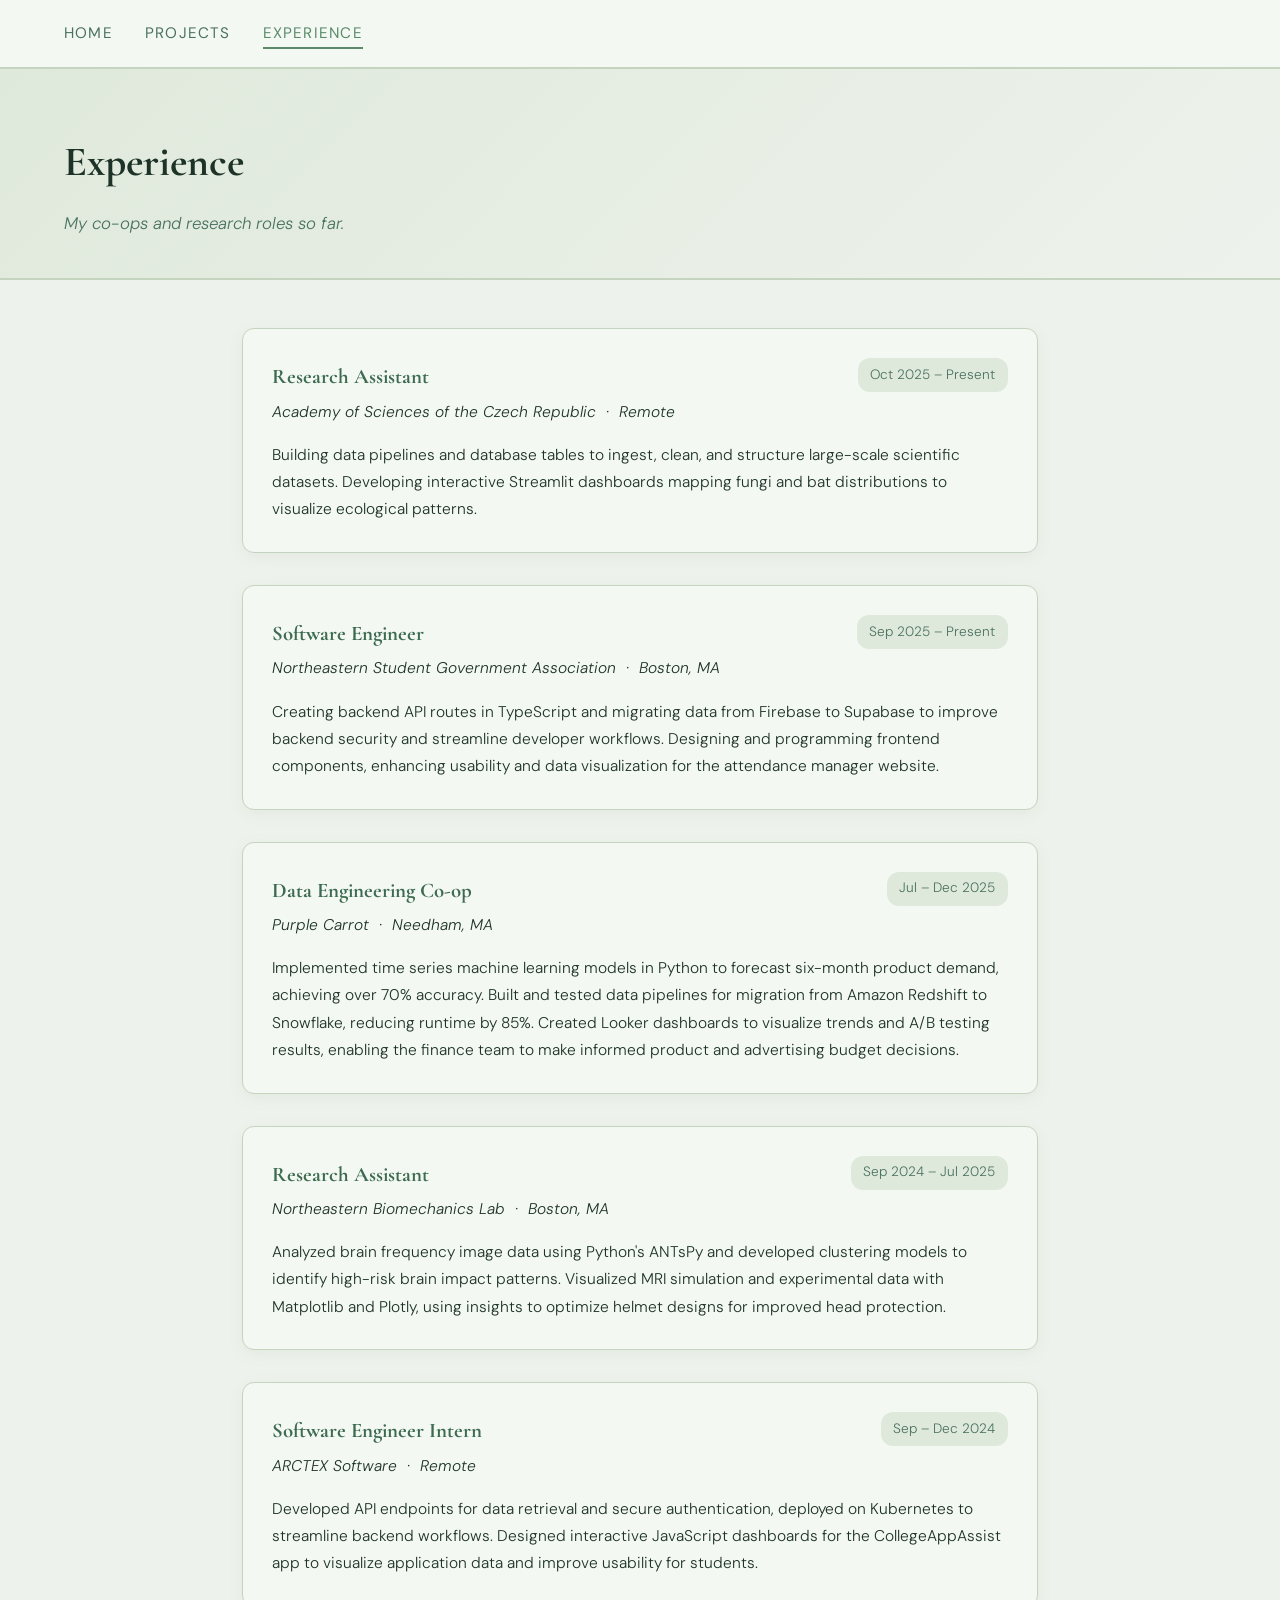
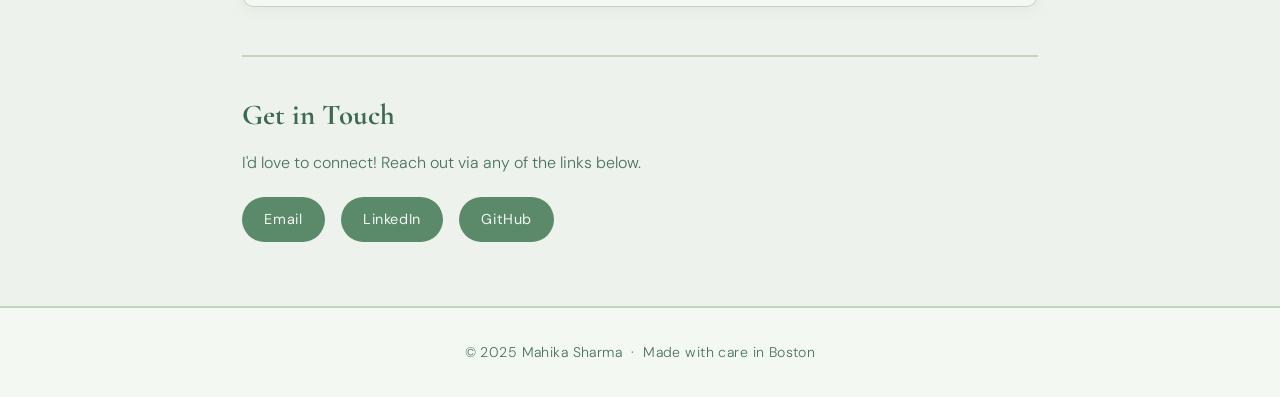
==== experience.html @ c18552ec "Edits to style" ====
<!DOCTYPE html>
<html lang="en">
<head>
  <meta charset="UTF-8" />
  <meta name="viewport" content="width=device-width, initial-scale=1.0"/>
  <title>Experience – Mahika Sharma</title>
  <link rel="preconnect" href="https://fonts.googleapis.com">
  <link href="https://fonts.googleapis.com/css2?family=Cormorant+Garamond:ital,wght@0,400;0,600;1,400&family=DM+Sans:wght@300;400;500&display=swap" rel="stylesheet">
  <link rel="stylesheet" href="styles.css" />
</head>
<body>

  <nav>
    <ul>
      <li><a href="index.html">Home</a></li>
      <li><a href="projects.html">Projects</a></li>
      <li><a href="experience.html" class="active">Experience</a></li>
    </ul>
  </nav>

  <div class="page-header">
    <h2>Experience</h2>
    <p class="page-subtitle">My co-ops and research roles so far.</p>
  </div>

  <main>
    <section class="experience-section">

      <div class="exp-card">
        <div class="exp-header">
          <div>
            <h3>Research Assistant</h3>
            <p class="exp-org">Academy of Sciences of the Czech Republic &nbsp;·&nbsp; Remote</p>
          </div>
          <span class="exp-date">Oct 2025 – Present</span>
        </div>
        <p>
          Building data pipelines and database tables to ingest, clean, and structure large-scale scientific datasets.
          Developing interactive Streamlit dashboards mapping fungi and bat distributions to visualize ecological patterns.
        </p>
      </div>

      <div class="exp-card">
        <div class="exp-header">
          <div>
            <h3>Software Engineer</h3>
            <p class="exp-org">Northeastern Student Government Association &nbsp;·&nbsp; Boston, MA</p>
          </div>
          <span class="exp-date">Sep 2025 – Present</span>
        </div>
        <p>
          Creating backend API routes in TypeScript and migrating data from Firebase to Supabase to improve backend
          security and streamline developer workflows. Designing and programming frontend components, enhancing
          usability and data visualization for the attendance manager website.
        </p>
      </div>

      <div class="exp-card">
        <div class="exp-header">
          <div>
            <h3>Data Engineering Co-op</h3>
            <p class="exp-org">Purple Carrot &nbsp;·&nbsp; Needham, MA</p>
          </div>
          <span class="exp-date">Jul – Dec 2025</span>
        </div>
        <p>
          Implemented time series machine learning models in Python to forecast six-month product demand, achieving
          over 70% accuracy. Built and tested data pipelines for migration from Amazon Redshift to Snowflake,
          reducing runtime by 85%. Created Looker dashboards to visualize trends and A/B testing results, enabling
          the finance team to make informed product and advertising budget decisions.
        </p>
      </div>

      <div class="exp-card">
        <div class="exp-header">
          <div>
            <h3>Research Assistant</h3>
            <p class="exp-org">Northeastern Biomechanics Lab &nbsp;·&nbsp; Boston, MA</p>
          </div>
          <span class="exp-date">Sep 2024 – Jul 2025</span>
        </div>
        <p>
          Analyzed brain frequency image data using Python's ANTsPy and developed clustering models to identify
          high-risk brain impact patterns. Visualized MRI simulation and experimental data with Matplotlib and
          Plotly, using insights to optimize helmet designs for improved head protection.
        </p>
      </div>

      <div class="exp-card">
        <div class="exp-header">
          <div>
            <h3>Software Engineer Intern</h3>
            <p class="exp-org">ARCTEX Software &nbsp;·&nbsp; Remote</p>
          </div>
          <span class="exp-date">Sep – Dec 2024</span>
        </div>
        <p>
          Developed API endpoints for data retrieval and secure authentication, deployed on Kubernetes to streamline
          backend workflows. Designed interactive JavaScript dashboards for the CollegeAppAssist app to visualize
          application data and improve usability for students.
        </p>
      </div>

    </section>

    <section class="contact-section">
      <h2>Get in Touch</h2>
      <p>I'd love to connect! Reach out via any of the links below.</p>
      <div class="contact-links">
        <a href="mailto:sharma.mahik@northeastern.edu">Email</a>
        <a href="https://linkedin.com/in/mahikasharma" target="_blank">LinkedIn</a>
        <a href="https://github.com/mahikasharma" target="_blank">GitHub</a>
      </div>
    </section>
  </main>

  <footer>
    <p>© 2025 Mahika Sharma &nbsp;·&nbsp; Made with care in Boston</p>
  </footer>

</body>
</html>
---- styles.css ----
/* =====================
   CSS Variables
   ===================== */
:root {
  --cream: #eef2ec;
  --warm-tan: #c5d4be;
  --terracotta: #5a8a6a;
  --rust: #3d6b50;
  --dark-brown: #1e3328;
  --soft-brown: #4a7260;
  --light-sand: #dfe9db;
  --white: #f4f8f3;

  --font-display: 'Cormorant Garamond', Georgia, serif;
  --font-body: 'DM Sans', Arial, sans-serif;
}

/* =====================
   Base
   ===================== */
*, *::before, *::after {
  box-sizing: border-box;
  margin: 0;
  padding: 0;
}

body {
  background-color: var(--cream);
  color: var(--dark-brown);
  font-family: var(--font-body);
  font-weight: 300;
  line-height: 1.8;
  font-size: 1rem;
}

/* =====================
   Navigation
   ===================== */
nav {
  display: flex;
  align-items: center;
  justify-content: flex-start;
  padding: 1.2rem 4rem;
  background-color: var(--white);
  border-bottom: 2px solid var(--warm-tan);
  position: sticky;
  top: 0;
  z-index: 100;
}

.hero-text.centered {
  text-align: center;
  width: 100%;
}

nav ul {
  list-style: none;
  display: flex;
  gap: 2rem;
}

nav ul li a {
  text-decoration: none;
  font-family: var(--font-body);
  font-weight: 400;
  font-size: 0.95rem;
  color: var(--soft-brown);
  letter-spacing: 0.08em;
  text-transform: uppercase;
  padding-bottom: 4px;
  border-bottom: 2px solid transparent;
  transition: color 0.2s, border-color 0.2s;
}

nav ul li a:hover,
nav ul li a.active {
  color: var(--terracotta);
  border-bottom-color: var(--terracotta);
}

/* =====================
   Hero Section
   ===================== */
.hero {
  display: flex;
  align-items: center;
  justify-content: space-between;
  padding: 5rem 4rem 4rem;
  background: linear-gradient(135deg, var(--light-sand) 0%, var(--cream) 100%);
  gap: 3rem;
}

.hero-text {
  max-width: 560px;
}

.hero-text .tagline {
  font-family: var(--font-display);
  font-style: italic;
  font-size: 1.2rem;
  color: var(--soft-brown);
  margin-bottom: 0.3rem;
}

.hero-text h1 {
  font-family: var(--font-display);
  font-size: 3.8rem;
  font-weight: 700;
  color: var(--dark-brown);
  line-height: 1.15;
  margin-bottom: 1rem;
}

.hero-text .subtitle {
  font-size: 1rem;
  color: var(--soft-brown);
  letter-spacing: 0.03em;
}

.hero-img-wrap {
  flex-shrink: 0;
}

.hero-img {
  width: 260px;
  height: 260px;
  object-fit: cover;
  border-radius: 50%;
  border: 5px solid var(--warm-tan);
  box-shadow: 0 8px 32px rgba(160, 82, 45, 0.15);
}

/* =====================
   Main Content
   ===================== */
main {
  max-width: 860px;
  margin: 0 auto;
  padding: 3rem 2rem 4rem;
}

/* =====================
   About Section
   ===================== */
.about-section h2,
.contact-section h2,
.projects-section h2,
.skills-section h3 {
  font-family: var(--font-display);
  color: var(--rust);
  margin-bottom: 1.2rem;
}

.about-section h2 {
  font-size: 2rem;
  border-bottom: 2px solid var(--warm-tan);
  padding-bottom: 0.4rem;
  margin-bottom: 1.5rem;
}

.about-section p {
  margin-bottom: 1.2rem;
  color: var(--dark-brown);
  font-size: 1rem;
}

/* =====================
   Page Header (projects page)
   ===================== */
.page-header {
  background: linear-gradient(135deg, var(--light-sand) 0%, var(--cream) 100%);
  padding: 3.5rem 4rem 2.5rem;
  border-bottom: 2px solid var(--warm-tan);
}

.page-header h2 {
  font-family: var(--font-display);
  font-size: 2.6rem;
  color: var(--dark-brown);
  margin-bottom: 0.5rem;
}

.page-header .page-subtitle {
  color: var(--soft-brown);
  font-style: italic;
  font-size: 1.05rem;
}

/* =====================
   Project Cards
   ===================== */
.projects-section {
  display: flex;
  flex-direction: column;
  gap: 2.5rem;
  margin-bottom: 3rem;
}

.project-card {
  background: var(--white);
  border-radius: 12px;
  padding: 1.8rem;
  border: 1px solid var(--warm-tan);
  box-shadow: 0 4px 16px rgba(90, 138, 106, 0.07);
  transition: box-shadow 0.2s;
}

.project-card:hover {
  box-shadow: 0 8px 28px rgba(90, 138, 106, 0.14);
}

.project-info h3 {
  font-family: var(--font-display);
  font-size: 1.3rem;
  color: var(--rust);
  margin-bottom: 0.2rem;
}

.project-date {
  font-size: 0.85rem;
  color: var(--soft-brown);
  font-style: italic;
  margin-bottom: 0.7rem;
}

.project-info p {
  font-size: 0.97rem;
  color: var(--dark-brown);
  line-height: 1.75;
}

/* =====================
   Skills List
   ===================== */
.skills-section {
  margin-bottom: 3rem;
}

.skills-section h3 {
  font-size: 1.6rem;
  margin-bottom: 0.5rem;
}

.skills-section p {
  margin-bottom: 1rem;
  color: var(--soft-brown);
}

.skills-list {
  list-style: none;
  display: flex;
  flex-direction: column;
  gap: 0.5rem;
  padding-left: 0;
}

.skills-list li {
  padding: 0.6rem 1rem;
  background: var(--white);
  border-left: 4px solid var(--terracotta);
  border-radius: 0 6px 6px 0;
  font-size: 0.95rem;
  color: var(--dark-brown);
}

/* =====================
   Contact Section
   ===================== */
.contact-section {
  margin-top: 3rem;
  padding-top: 2rem;
  border-top: 2px solid var(--warm-tan);
}

.contact-section h2 {
  font-size: 1.8rem;
  margin-bottom: 0.5rem;
}

.contact-section p {
  margin-bottom: 1.2rem;
  color: var(--soft-brown);
}

.contact-links {
  display: flex;
  gap: 1rem;
  flex-wrap: wrap;
}

.contact-links a {
  text-decoration: none;
  padding: 0.6rem 1.4rem;
  background: var(--terracotta);
  color: var(--white);
  border-radius: 24px;
  font-size: 0.9rem;
  font-weight: 400;
  letter-spacing: 0.04em;
  transition: background 0.2s, transform 0.1s;
}

.contact-links a:hover {
  background: var(--rust);
  transform: translateY(-2px);
}

/* =====================
   Experience Cards
   ===================== */
.experience-section {
  display: flex;
  flex-direction: column;
  gap: 2rem;
  margin-bottom: 3rem;
}

.exp-card {
  background: var(--white);
  border-radius: 12px;
  padding: 1.8rem;
  border: 1px solid var(--warm-tan);
  box-shadow: 0 4px 16px rgba(90, 138, 106, 0.07);
  transition: box-shadow 0.2s;
}

.exp-card:hover {
  box-shadow: 0 8px 28px rgba(90, 138, 106, 0.14);
}

.exp-header {
  display: flex;
  justify-content: space-between;
  align-items: flex-start;
  margin-bottom: 1rem;
}

.exp-header h3 {
  font-family: var(--font-display);
  font-size: 1.3rem;
  color: var(--rust);
  margin-bottom: 0.2rem;
}

.exp-org {
  font-size: 0.9rem;
  color: var(--soft-brown);
  font-style: italic;
}

.exp-date {
  font-size: 0.85rem;
  color: var(--soft-brown);
  white-space: nowrap;
  padding: 0.3rem 0.8rem;
  background: var(--light-sand);
  border-radius: 12px;
}

.exp-card p {
  font-size: 0.97rem;
  color: var(--dark-brown);
  line-height: 1.75;
}

/* =====================
   Footer
   ===================== */
footer {
  text-align: center;
  padding: 2rem;
  background: var(--white);
  border-top: 2px solid var(--warm-tan);
  color: var(--soft-brown);
  font-size: 0.88rem;
  letter-spacing: 0.03em;
}

/* =====================
   Responsive
   ===================== */
@media (max-width: 700px) {
  nav { padding: 1rem 1.5rem; }
  .hero { flex-direction: column; padding: 3rem 1.5rem; text-align: center; }
  .hero-text h1 { font-size: 2.6rem; }
  .hero-img { width: 180px; height: 180px; }
  main { padding: 2rem 1.2rem; }
  .page-header { padding: 2rem 1.5rem; }
  .project-card { flex-direction: column; }
  .project-img { width: 100%; height: 180px; }
}
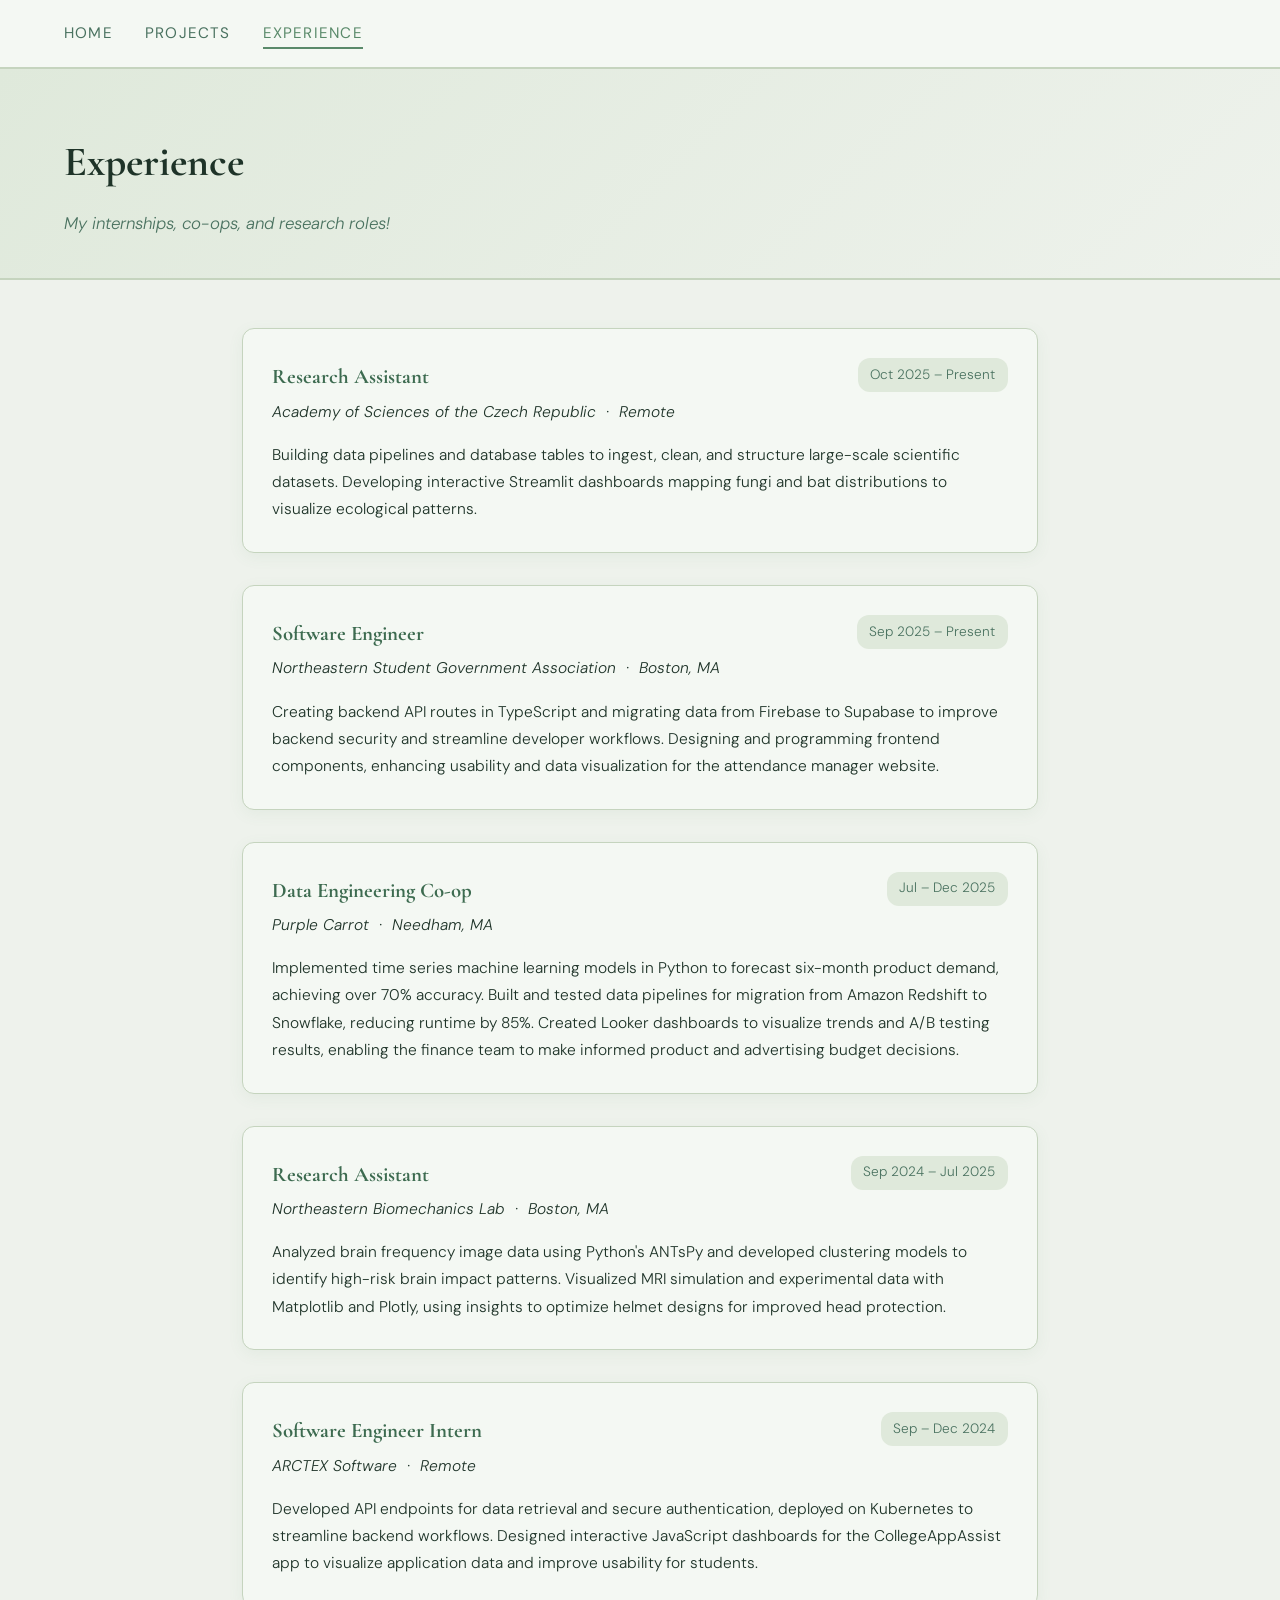
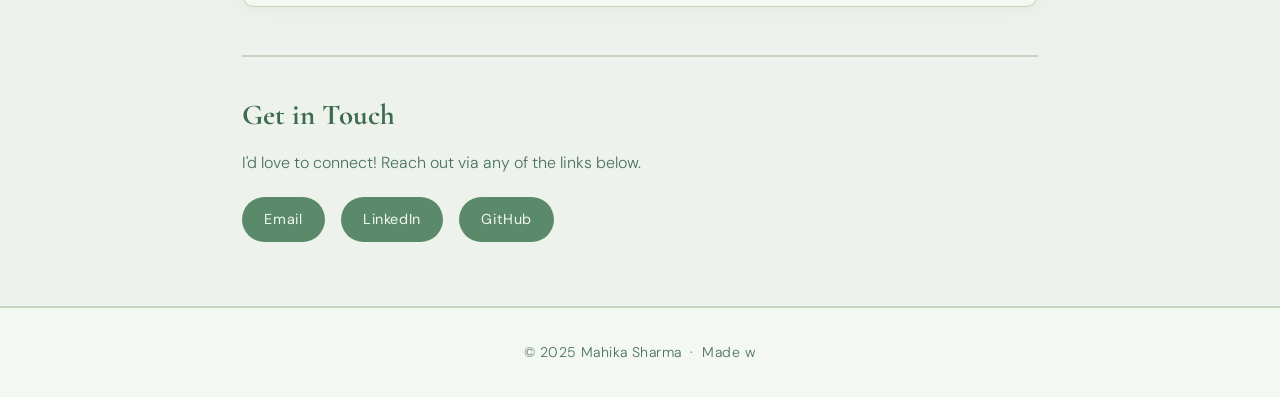
==== commit 1452d6ff: "changes to descriptions" ====
--- a/experience.html
+++ b/experience.html
@@ -20,7 +20,7 @@
 
   <div class="page-header">
     <h2>Experience</h2>
-    <p class="page-subtitle">My co-ops and research roles so far.</p>
+    <p class="page-subtitle">My internships, co-ops, and research roles!</p>
   </div>
 
   <main>
@@ -107,16 +107,12 @@
       <h2>Get in Touch</h2>
       <p>I'd love to connect! Reach out via any of the links below.</p>
       <div class="contact-links">
-        <a href="mailto:sharma.mahik@northeastern.edu">Email</a>
-        <a href="https://linkedin.com/in/mahikasharma" target="_blank">LinkedIn</a>
+        <a href="/cdn-cgi/l/email-protection#33405b52415e521d5e525b5a58735d5c41475b5652404756415d1d565746">Email</a>
+        <a href="https://www.linkedin.com/in/mahika-s/" target="_blank">LinkedIn</a>
         <a href="https://github.com/mahikasharma" target="_blank">GitHub</a>
       </div>
     </section>
   </main>
 
   <footer>
-    <p>© 2025 Mahika Sharma &nbsp;·&nbsp; Made with care in Boston</p>
-  </footer>
-
-</body>
-</html>
+    <p>© 2025 Mahika Sharma &nbsp;·&nbsp; Made w
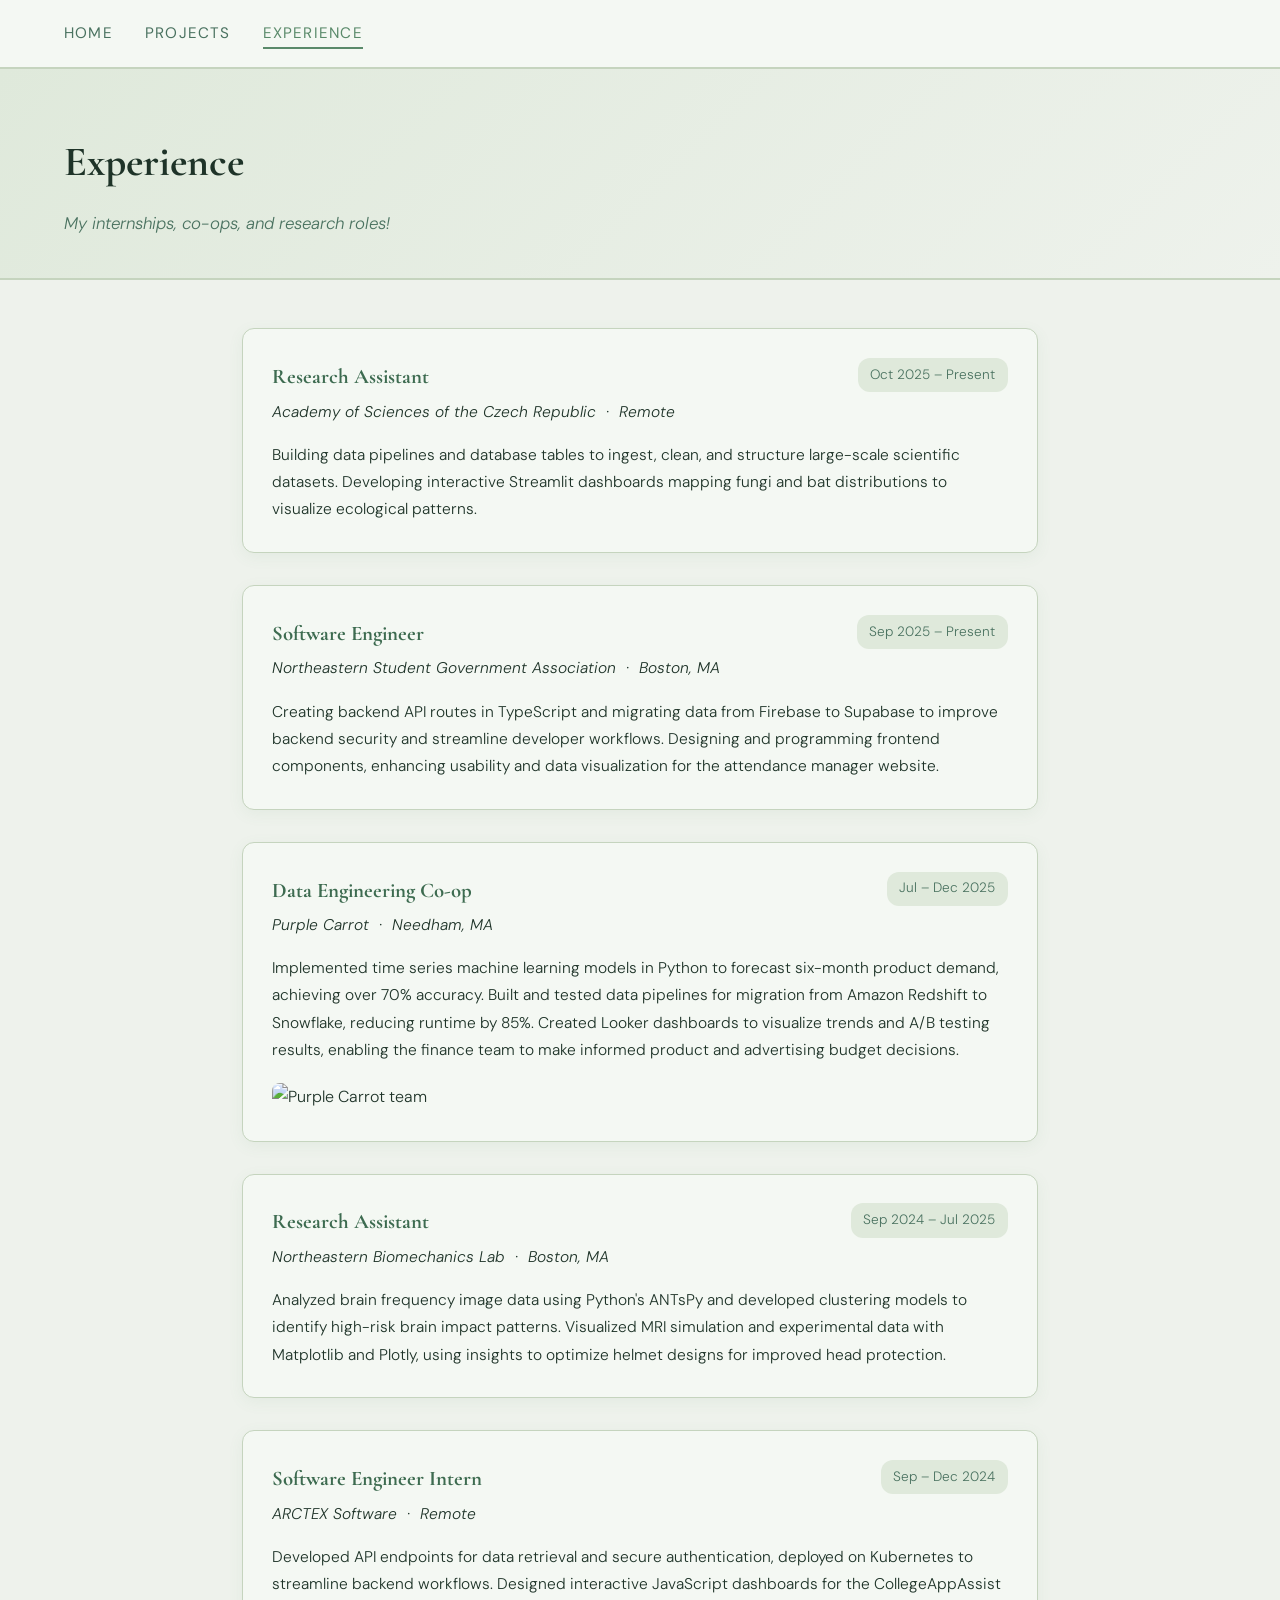
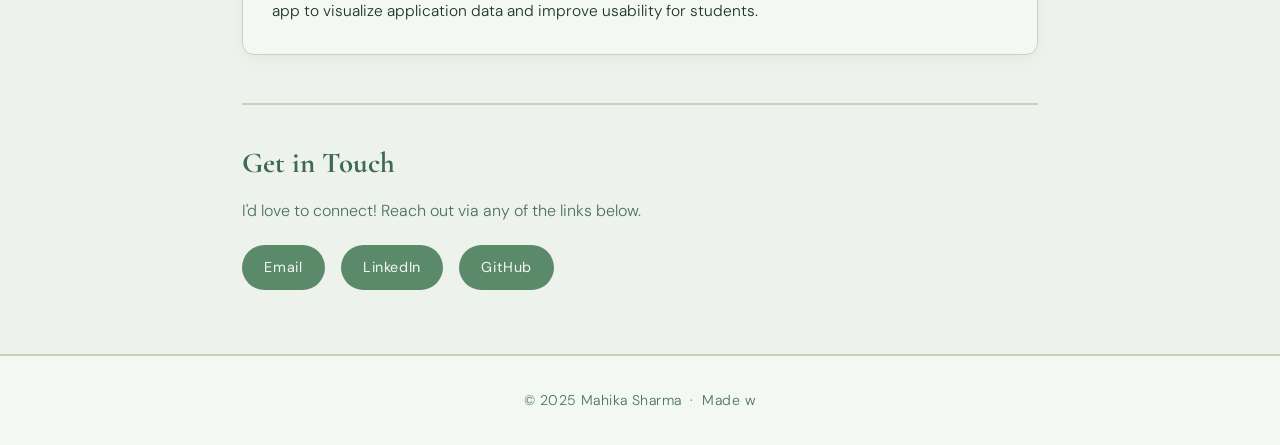
==== commit ece71727: "Add files via upload" ====
--- a/experience.html
+++ b/experience.html
@@ -69,6 +69,7 @@
           reducing runtime by 85%. Created Looker dashboards to visualize trends and A/B testing results, enabling
           the finance team to make informed product and advertising budget decisions.
         </p>
+        <img src="IMG_9076.JPG" alt="Purple Carrot team" class="exp-photo" />
       </div>
 
       <div class="exp-card">
--- a/styles.css
+++ b/styles.css
@@ -305,6 +305,14 @@
   transform: translateY(-2px);
 }
 
+.exp-photo {
+  width: 100%;
+  max-height: 280px;
+  object-fit: cover;
+  border-radius: 8px;
+  margin-top: 1.2rem;
+}
+
 /* =====================
    Experience Cards
    ===================== */
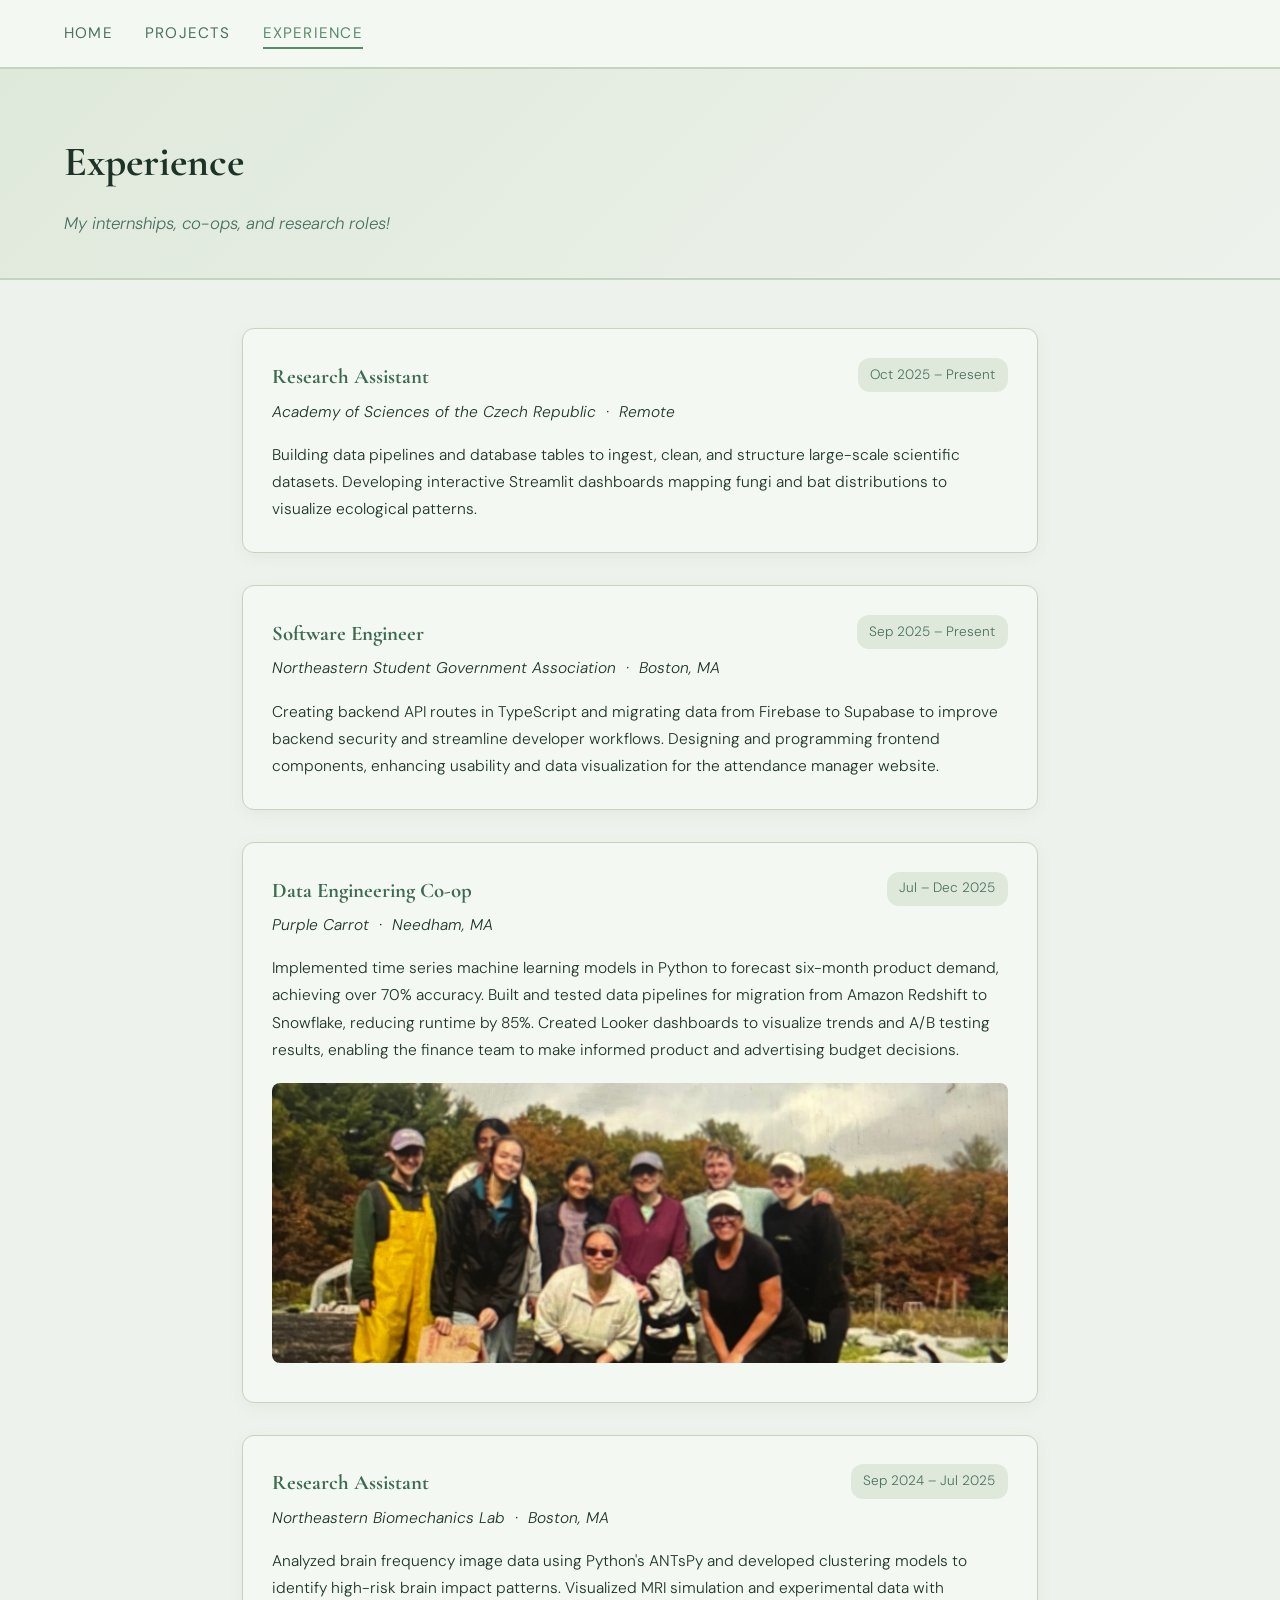
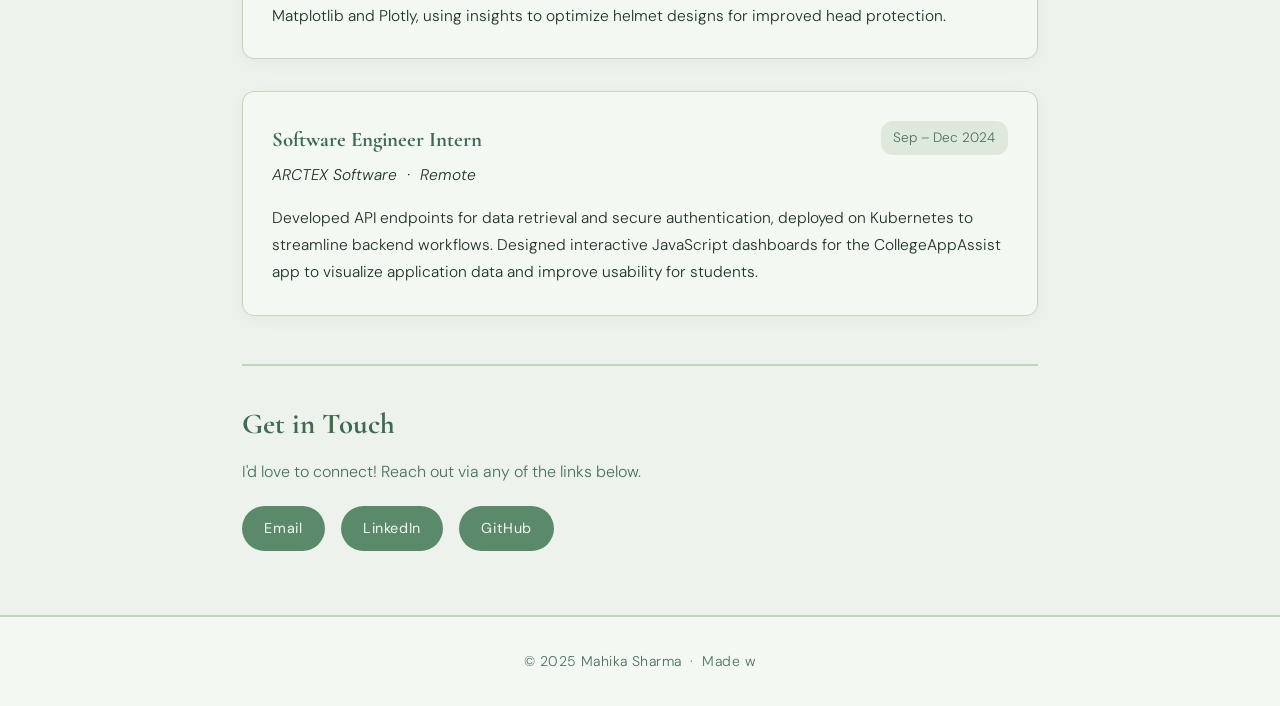
==== commit f3c18398: "fixing contact button issue" ====
--- a/experience.html
+++ b/experience.html
@@ -69,7 +69,7 @@
           reducing runtime by 85%. Created Looker dashboards to visualize trends and A/B testing results, enabling
           the finance team to make informed product and advertising budget decisions.
         </p>
-        <img src="IMG_9076.JPG" alt="Purple Carrot team" class="exp-photo" />
+        <img src="IMG_9076.jpg" alt="Purple Carrot team" class="exp-photo" />
       </div>
 
       <div class="exp-card">
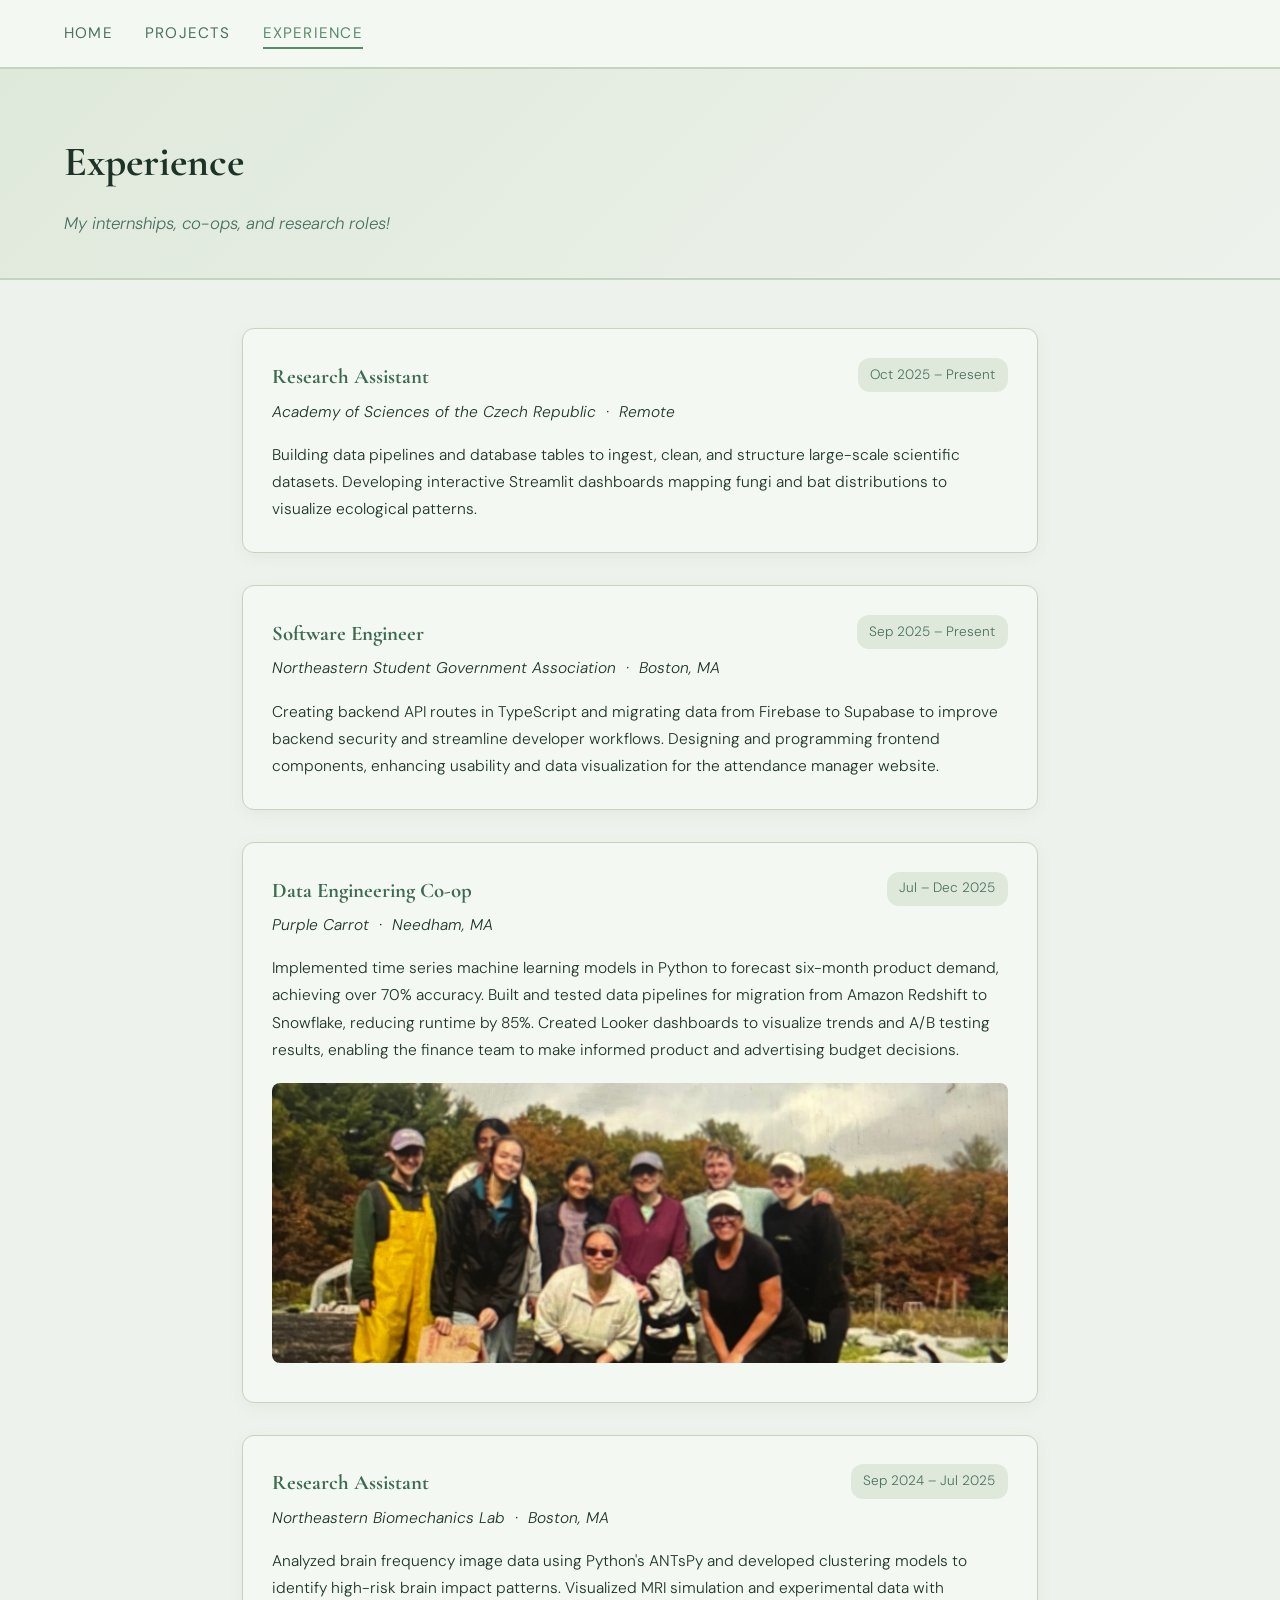
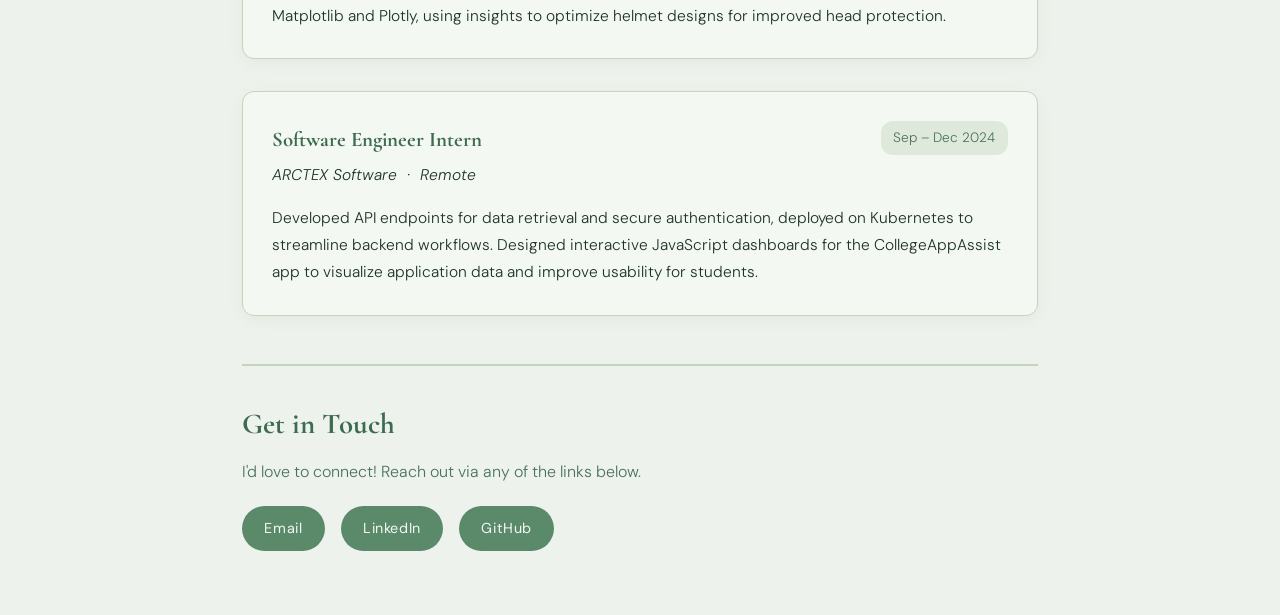
==== commit 91bd5058: "fix email error" ====
--- a/experience.html
+++ b/experience.html
@@ -115,5 +115,4 @@
     </section>
   </main>
 
-  <footer>
-    <p>© 2025 Mahika Sharma &nbsp;·&nbsp; Made w+  
--- a/styles.css
+++ b/styles.css
@@ -82,12 +82,24 @@
    Hero Section
    ===================== */
 .hero {
-  display: flex;
-  align-items: center;
-  justify-content: space-between;
-  padding: 5rem 4rem 4rem;
+  display: flex !important;
+  flex-direction: column !important;
+  align-items: center !important;
+  justify-content: center !important;
+  padding: 4rem 2rem;
   background: linear-gradient(135deg, var(--light-sand) 0%, var(--cream) 100%);
-  gap: 3rem;
+  text-align: center;
+  gap: 1.2rem;
+}
+
+.hero h1 {
+  font-family: var(--font-display);
+  font-size: 3.8rem;
+  font-weight: 600;
+  color: var(--dark-brown);
+  line-height: 1.15;
+  text-align: center;
+  width: 100%;
 }
 
 .hero-text {
